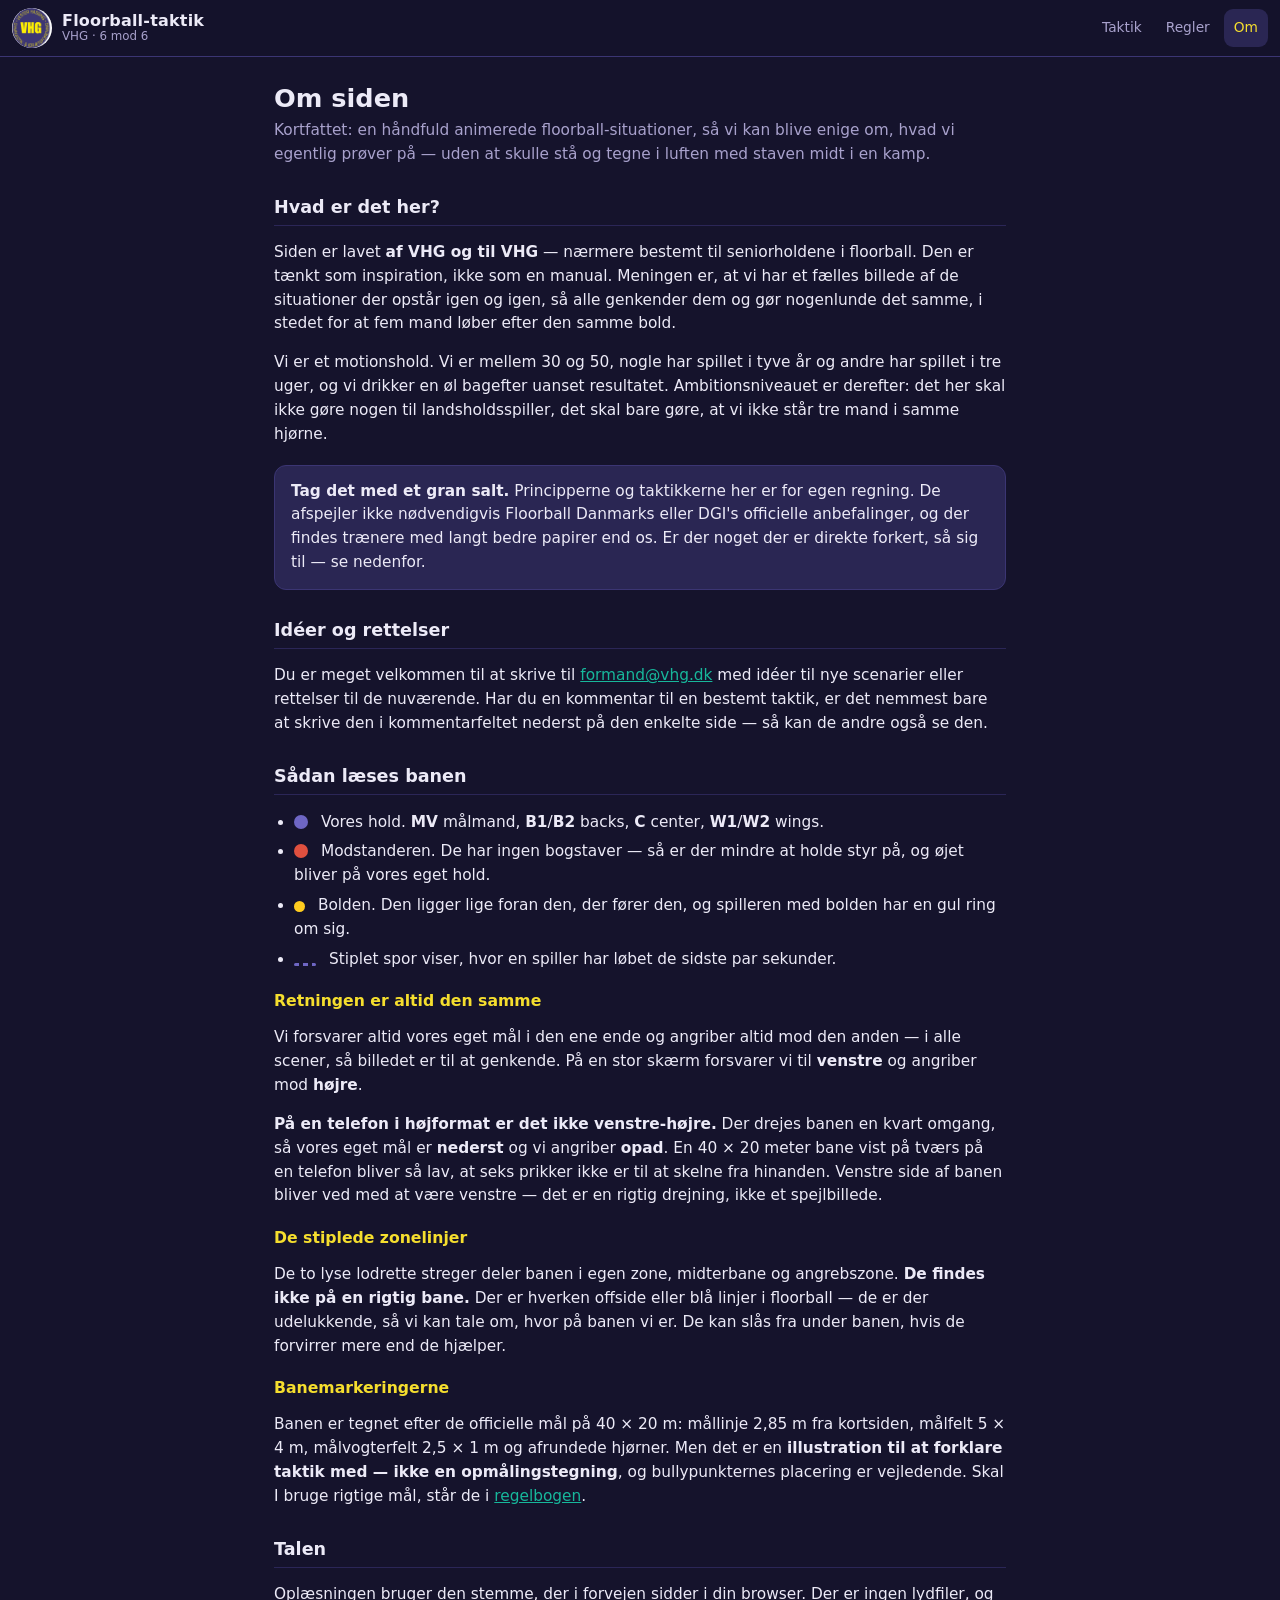
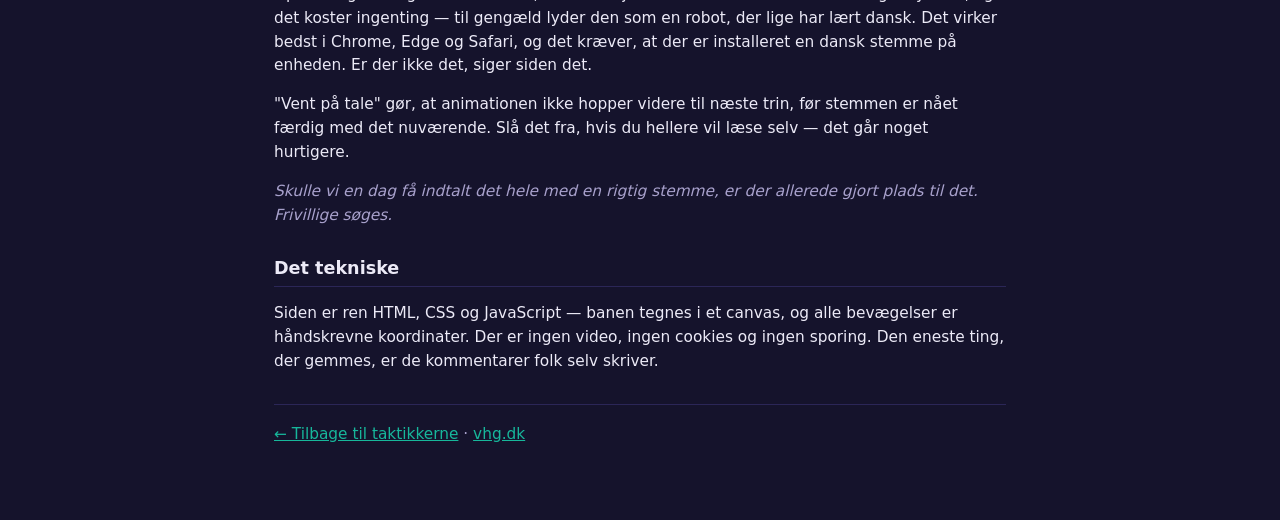
==== site/om.html @ ece107f1 "VHG-branding, undersider, kommentarer og rettet afspilning Afspilning: - "Vent på tale" virkede kun " ====
<!doctype html>
<html lang="da">
<head>
<meta charset="utf-8">
<meta name="viewport" content="width=device-width, initial-scale=1, viewport-fit=cover">
<title>Om siden · Floorball-taktik · VHG</title>
<meta name="description" content="Hvad siden er, hvordan banen læses, og hvem man skriver til med idéer og rettelser.">
<meta name="theme-color" content="#15132c">
<link rel="icon" href="img/vhg-logo.png">
<link rel="stylesheet" href="style.css">
</head>
<body>

<header class="topbar">
  <a class="brand-logo" href="https://www.vhg.dk" title="Til vhg.dk">
    <img src="img/vhg-logo.png" alt="VHG — Vester Hassing Gymnastik &amp; Idrætsforening" width="40" height="40">
  </a>
  <a class="brand-text" href="index.html">
    <strong>Floorball-taktik</strong>
    <small>VHG · 6 mod 6</small>
  </a>
  <nav class="sitenav">
    <a href="index.html">Taktik</a>
    <a href="regler.html">Regler</a>
    <a href="om.html" class="is-here">Om</a>
  </nav>
</header>

<main class="prose">

  <h1>Om siden</h1>
  <p class="lead">Kortfattet: en håndfuld animerede floorball-situationer, så vi kan blive enige om,
  hvad vi egentlig prøver på — uden at skulle stå og tegne i luften med staven midt i en kamp.</p>

  <h2>Hvad er det her?</h2>

  <p>Siden er lavet <strong>af VHG og til VHG</strong> — nærmere bestemt til seniorholdene i
  floorball. Den er tænkt som inspiration, ikke som en manual. Meningen er, at vi har et fælles
  billede af de situationer der opstår igen og igen, så alle genkender dem og gør nogenlunde det
  samme, i stedet for at fem mand løber efter den samme bold.</p>

  <p>Vi er et motionshold. Vi er mellem 30 og 50, nogle har spillet i tyve år og andre har spillet i
  tre uger, og vi drikker en øl bagefter uanset resultatet. Ambitionsniveauet er derefter: det her
  skal ikke gøre nogen til landsholdsspiller, det skal bare gøre, at vi ikke står tre mand i samme
  hjørne.</p>

  <div class="callout">
    <p><strong>Tag det med et gran salt.</strong> Principperne og taktikkerne her er for egen
    regning. De afspejler ikke nødvendigvis Floorball Danmarks eller DGI's officielle anbefalinger,
    og der findes trænere med langt bedre papirer end os. Er der noget der er direkte forkert, så
    sig til — se nedenfor.</p>
  </div>

  <h2>Idéer og rettelser</h2>

  <p>Du er meget velkommen til at skrive til <a href="mailto:formand@vhg.dk">formand@vhg.dk</a> med
  idéer til nye scenarier eller rettelser til de nuværende. Har du en kommentar til en bestemt
  taktik, er det nemmest bare at skrive den i kommentarfeltet nederst på den enkelte side — så kan
  de andre også se den.</p>

  <h2>Sådan læses banen</h2>

  <ul>
    <li><span class="key key-home"></span> Vores hold. <strong>MV</strong> målmand,
      <strong>B1</strong>/<strong>B2</strong> backs, <strong>C</strong> center,
      <strong>W1</strong>/<strong>W2</strong> wings.</li>
    <li><span class="key key-away"></span> Modstanderen. De har ingen bogstaver — så er der mindre
      at holde styr på, og øjet bliver på vores eget hold.</li>
    <li><span class="key key-ball"></span> Bolden. Den ligger lige foran den, der fører den, og
      spilleren med bolden har en gul ring om sig.</li>
    <li><span class="key key-trail"></span> Stiplet spor viser, hvor en spiller har løbet de sidste
      par sekunder.</li>
  </ul>

  <h3>Retningen er altid den samme</h3>

  <p>Vi forsvarer altid vores eget mål i den ene ende og angriber altid mod den anden — i alle
  scener, så billedet er til at genkende. På en stor skærm forsvarer vi til <strong>venstre</strong>
  og angriber mod <strong>højre</strong>.</p>

  <p><strong>På en telefon i højformat er det ikke venstre-højre.</strong> Der drejes banen en
  kvart omgang, så vores eget mål er <strong>nederst</strong> og vi angriber <strong>opad</strong>.
  En 40 × 20 meter bane vist på tværs på en telefon bliver så lav, at seks prikker ikke er til at
  skelne fra hinanden. Venstre side af banen bliver ved med at være venstre — det er en rigtig
  drejning, ikke et spejlbillede.</p>

  <h3>De stiplede zonelinjer</h3>

  <p>De to lyse lodrette streger deler banen i egen zone, midterbane og angrebszone.
  <strong>De findes ikke på en rigtig bane.</strong> Der er hverken offside eller blå linjer i
  floorball — de er der udelukkende, så vi kan tale om, hvor på banen vi er. De kan slås fra under
  banen, hvis de forvirrer mere end de hjælper.</p>

  <h3>Banemarkeringerne</h3>

  <p>Banen er tegnet efter de officielle mål på 40 × 20 m: mållinje 2,85 m fra kortsiden, målfelt
  5 × 4 m, målvogterfelt 2,5 × 1 m og afrundede hjørner. Men det er en <strong>illustration til at
  forklare taktik med — ikke en opmålingstegning</strong>, og bullypunkternes placering er
  vejledende. Skal I bruge rigtige mål, står de i
  <a href="regler.html">regelbogen</a>.</p>

  <h2>Talen</h2>

  <p>Oplæsningen bruger den stemme, der i forvejen sidder i din browser. Der er ingen lydfiler, og
  det koster ingenting — til gengæld lyder den som en robot, der lige har lært dansk. Det virker
  bedst i Chrome, Edge og Safari, og det kræver, at der er installeret en dansk stemme på enheden.
  Er der ikke det, siger siden det.</p>

  <p>"Vent på tale" gør, at animationen ikke hopper videre til næste trin, før stemmen er nået
  færdig med det nuværende. Slå det fra, hvis du hellere vil læse selv — det går noget hurtigere.</p>

  <p class="joke">Skulle vi en dag få indtalt det hele med en rigtig stemme, er der allerede gjort
  plads til det. Frivillige søges.</p>

  <h2>Det tekniske</h2>

  <p>Siden er ren HTML, CSS og JavaScript — banen tegnes i et canvas, og alle bevægelser er
  håndskrevne koordinater. Der er ingen video, ingen cookies og ingen sporing. Den eneste ting, der
  gemmes, er de kommentarer folk selv skriver.</p>

  <footer class="foot">
    <p><a href="index.html">← Tilbage til taktikkerne</a> · <a href="https://www.vhg.dk">vhg.dk</a></p>
  </footer>

</main>
</body>
</html>
---- site/style.css ----
/* style.css — mobil først. Layoutet skifter til to spalter ved 900 px.
 *
 * Farverne er taget direkte fra VHG-logoet: den lilla-blå #3B3573 og den
 * gule #FEEE01. Dertil floorball-afdelingens grønne (#00897B på vhg.dk),
 * lysnet så den kan ses på mørk baggrund.
 */

:root {
  --bg:        #15132c;
  --panel:     #1e1b3f;
  --panel-2:   #2a2653;
  --line:      #3B3573;   /* logoets lilla */
  --line-soft: #2b2657;
  --text:      #ECEAF7;
  --muted:     #A8A1CC;
  --gold:      #F5DE2E;   /* logoets gule, dæmpet en anelse til store flader */
  --gold-dim:  #C9B41C;
  --teal:      #17B79B;   /* floorball-afdelingens farve, lysnet */
  --home:      #6E66C4;
  --away:      #E0503F;
  --ball:      #FFCC1F;
  --radius:    14px;
}

* { box-sizing: border-box; }

html, body {
  margin: 0;
  padding: 0;
  background: var(--bg);
  color: var(--text);
  font: 16px/1.55 ui-sans-serif, system-ui, -apple-system, "Segoe UI", Roboto, sans-serif;
  -webkit-text-size-adjust: 100%;
}

h1, h2, h3 { line-height: 1.25; }
a { color: var(--teal); }

/* ------------------------------------------------------------- topbjælke */

.topbar {
  position: sticky;
  top: 0;
  z-index: 20;
  display: flex;
  align-items: center;
  gap: 10px;
  padding: 8px 12px;
  padding-top: max(8px, env(safe-area-inset-top));
  background: rgba(21, 19, 44, .93);
  backdrop-filter: blur(10px);
  border-bottom: 1px solid var(--line);
}

.brand-logo { display: flex; flex: 0 0 auto; }
.brand-logo img {
  width: 40px;
  height: 40px;
  display: block;
  border-radius: 50%;
  background: #fff;
}
.brand-text {
  display: flex;
  flex-direction: column;
  line-height: 1.15;
  text-decoration: none;
  color: inherit;
  min-width: 0;
}
.brand-text strong { font-size: 1rem; letter-spacing: .2px; }
.brand-text small { font-size: .74rem; color: var(--muted); }

.sitenav { margin-left: auto; display: flex; gap: 4px; }
.sitenav a {
  color: var(--muted);
  text-decoration: none;
  font-size: .86rem;
  padding: 8px 10px;
  border-radius: 9px;
  white-space: nowrap;
}
.sitenav a:hover { background: var(--panel-2); color: var(--text); }
.sitenav a.is-here { color: var(--gold); background: var(--panel-2); }

.icon-btn {
  appearance: none;
  border: 1px solid var(--line);
  background: var(--panel-2);
  color: var(--text);
  border-radius: 10px;
  min-width: 42px;
  height: 42px;
  font-size: 1.02rem;
  cursor: pointer;
  display: inline-flex;
  align-items: center;
  justify-content: center;
  flex: 0 0 auto;
}
.icon-btn:hover { border-color: var(--teal); }
.icon-btn:active { transform: translateY(1px); }
.icon-btn.play {
  background: var(--gold);
  color: #241f10;
  border-color: transparent;
  font-weight: 700;
  min-width: 52px;
}

/* ----------------------------------------------------------------- layout */

.layout { display: block; }

.main {
  max-width: 940px;
  margin: 0 auto;
  padding: 14px 12px 60px;
}

.scene-head h1 { margin: 6px 0 4px; font-size: 1.4rem; }
.scene-head p { margin: 0 0 12px; color: var(--muted); font-size: .95rem; }

/* ------------------------------------------------------------------- menu */

.nav {
  display: none;
  padding: 8px 12px 20px;
  border-bottom: 1px solid var(--line);
  background: #191636;
}
body.nav-open .nav { display: block; }

.nav-group h2 {
  font-size: .72rem;
  text-transform: uppercase;
  letter-spacing: .1em;
  color: var(--muted);
  margin: 16px 0 8px;
}

.nav-item {
  display: block;
  width: 100%;
  text-align: left;
  background: var(--panel);
  border: 1px solid var(--line-soft);
  border-radius: 12px;
  color: var(--text);
  padding: 10px 12px;
  margin-bottom: 8px;
  cursor: pointer;
  font: inherit;
}
.nav-item:hover { border-color: var(--line); background: var(--panel-2); }
.nav-item.is-active { border-color: var(--teal); background: #16323a; }
.nav-title { display: block; font-weight: 650; font-size: .95rem; }
.nav-sub { display: block; color: var(--muted); font-size: .8rem; margin-top: 2px; }

/* ------------------------------------------------------------------ banen */

.stage {
  position: relative;
  display: flex;
  justify-content: center;
  background: var(--panel);
  border: 1px solid var(--line-soft);
  border-radius: var(--radius);
  padding: 8px;
  overflow: hidden;
}

#court { display: block; max-width: 100%; touch-action: manipulation; }
#court.is-horizontal { width: 100%; aspect-ratio: 40 / 20; }
#court.is-vertical { height: min(70vh, 620px); aspect-ratio: 20 / 40; }

/* vises mens afspilningen holder igen og venter på at oplæsningen bliver færdig */
.stage::after {
  content: '🔊 venter på tale';
  position: absolute;
  right: 14px;
  bottom: 12px;
  font-size: .74rem;
  background: rgba(21, 19, 44, .85);
  color: var(--gold);
  border: 1px solid var(--gold-dim);
  border-radius: 999px;
  padding: 3px 10px;
  opacity: 0;
  transition: opacity .2s;
  pointer-events: none;
}
.stage.is-waiting::after { opacity: 1; }

/* --------------------------------------------------------------- tekstboks */

.caption {
  min-height: 4.4em;
  margin: 12px 0;
  padding: 12px 14px;
  background: var(--panel);
  border: 1px solid var(--line-soft);
  border-left: 3px solid var(--gold);
  border-radius: 10px;
  font-size: 1rem;
}

/* -------------------------------------------------------------- kontroller */

.controls {
  display: flex;
  align-items: center;
  gap: 8px;
  flex-wrap: wrap;
  max-width: 100%;
}

/* min-width: 0 er nødvendig — uden den nægter flex-elementerne at krympe
   under deres indhold, og hele siden bliver bredere end en telefonskærm. */
.scrubwrap { position: relative; flex: 1 1 150px; min-width: 0; display: flex; align-items: center; }
.scrub { width: 100%; min-width: 0; accent-color: var(--teal); height: 42px; }

.ticks { position: absolute; left: 9px; right: 9px; bottom: 7px; height: 7px; pointer-events: none; }
.tick {
  position: absolute;
  top: 0;
  width: 2px;
  height: 7px;
  margin-left: -1px;
  background: var(--muted);
  opacity: .65;
  border-radius: 1px;
}

.time {
  font-variant-numeric: tabular-nums;
  color: var(--muted);
  font-size: .82rem;
  min-width: 0;
  white-space: nowrap;
}

.rate, .pill, .btn {
  appearance: none;
  background: var(--panel-2);
  color: var(--text);
  border: 1px solid var(--line);
  border-radius: 10px;
  height: 42px;
  padding: 0 12px;
  font: inherit;
  font-size: .88rem;
  cursor: pointer;
}
.pill.is-on { background: #16323a; border-color: var(--teal); color: #8ff5dc; }
.btn { background: var(--gold); color: #241f10; border-color: transparent; font-weight: 650; }
.btn:disabled { opacity: .55; cursor: default; }

/* På smalle skærme får tidslinjen sin egen række, så knapperne ikke mases,
   og topbjælken slankes så titlen kan stå på én linje. */
@media (max-width: 560px) {
  #restart, #prevStep, #play, #nextStep, .time { order: 1; }
  .scrubwrap { order: 2; flex: 1 1 100%; }
  .rate, .pill { order: 3; }

  .topbar { gap: 8px; }
  .brand-text small { display: none; }
  .brand-text strong { font-size: .92rem; }
  .brand-logo img { width: 34px; height: 34px; }
  .sitenav { gap: 0; }
  .sitenav a { padding: 8px 7px; font-size: .82rem; }
}

.note { color: var(--gold); font-size: .82rem; margin: 8px 2px 0; }
.note.is-error { color: #ff9a8c; }
.note.is-ok { color: #7fe3c8; }

.options {
  display: flex;
  gap: 16px;
  flex-wrap: wrap;
  margin: 12px 2px 0;
  color: var(--muted);
  font-size: .86rem;
}
.options label { display: inline-flex; align-items: center; gap: 6px; cursor: pointer; }
.options input { accent-color: var(--teal); width: 17px; height: 17px; }

/* ------------------------------------------------------------------ paneler */

.panel {
  margin-top: 20px;
  background: var(--panel);
  border: 1px solid var(--line-soft);
  border-radius: var(--radius);
  padding: 14px 16px;
}
.panel h2 {
  margin: 0 0 10px;
  font-size: .74rem;
  text-transform: uppercase;
  letter-spacing: .1em;
  color: var(--muted);
}

.points { margin: 0; padding-left: 20px; }
.points li { margin-bottom: 6px; }

.steps { margin: 0; padding: 0; list-style: none; }
.step {
  display: flex;
  gap: 10px;
  padding: 9px 10px;
  border-radius: 10px;
  cursor: pointer;
  border: 1px solid transparent;
  font-size: .93rem;
}
.step:hover { background: var(--panel-2); }
.step.is-active { background: #16323a; border-color: var(--teal); }
.step-time {
  font-variant-numeric: tabular-nums;
  color: var(--muted);
  font-size: .8rem;
  padding-top: 2px;
  min-width: 34px;
}

/* --------------------------------------------------------------- kommentarer */

.comment-list { list-style: none; margin: 0 0 14px; padding: 0; }
.comment-list:empty { display: none; }
.comment {
  border-left: 2px solid var(--line);
  padding: 2px 0 2px 12px;
  margin-bottom: 12px;
}
.comment-head { font-size: .8rem; color: var(--muted); margin-bottom: 2px; }
.comment-head b { color: var(--teal); font-weight: 650; }
.comment-body { white-space: pre-wrap; font-size: .94rem; }

.comment-form { display: grid; gap: 8px; }
.comment-form input[type=text]:not(.honeypot),
.comment-form textarea {
  width: 100%;
  background: var(--bg);
  border: 1px solid var(--line);
  border-radius: 10px;
  color: var(--text);
  font: inherit;
  font-size: .93rem;
  padding: 10px 12px;
  resize: vertical;
}
.comment-form input:focus, .comment-form textarea:focus {
  outline: 2px solid var(--teal);
  outline-offset: -1px;
}
.honeypot { position: absolute; left: -9999px; width: 1px; height: 1px; opacity: 0; }
.comment-actions { display: flex; align-items: center; gap: 12px; flex-wrap: wrap; }
.comment-actions .note { margin: 0; }
.empty-note { color: var(--muted); font-size: .88rem; margin: 0 0 12px; }

/* ------------------------------------------------------------ scene-skift */

.scene-jump {
  display: flex;
  gap: 10px;
  justify-content: space-between;
  margin-top: 24px;
}
.scene-jump button {
  flex: 1 1 0;
  background: var(--panel);
  border: 1px solid var(--line-soft);
  color: var(--text);
  border-radius: 12px;
  padding: 12px;
  font: inherit;
  font-size: .9rem;
  cursor: pointer;
  text-align: left;
}
.scene-jump button:hover { border-color: var(--teal); }
.scene-jump button:last-child { text-align: right; }
.scene-jump small { display: block; color: var(--muted); font-size: .74rem; }

/* --------------------------------------------------------------- artikler */

.prose { max-width: 760px; margin: 0 auto; padding: 18px 14px 70px; }
.prose h1 { font-size: 1.6rem; margin: 8px 0 4px; }
.prose .lead { color: var(--muted); margin: 0 0 22px; }
.prose h2 {
  font-size: 1.1rem;
  margin: 30px 0 8px;
  padding-bottom: 6px;
  border-bottom: 1px solid var(--line-soft);
}
.prose h3 { font-size: .98rem; margin: 20px 0 4px; color: var(--gold); }
.prose p, .prose li { font-size: .96rem; }
.prose ul { padding-left: 20px; }
.prose li { margin-bottom: 6px; }
.prose .rule {
  background: var(--panel);
  border: 1px solid var(--line-soft);
  border-left: 3px solid var(--teal);
  border-radius: 10px;
  padding: 12px 14px;
  margin: 12px 0;
}
.prose .rule p { margin: 0 0 6px; }
.prose .rule p:last-child { margin-bottom: 0; }
.prose .src { font-size: .8rem; color: var(--muted); }
.prose blockquote {
  margin: 8px 0;
  padding: 8px 0 8px 12px;
  border-left: 2px solid var(--line);
  color: #cfc9ea;
  font-size: .92rem;
}
.prose .joke { color: var(--muted); font-style: italic; }
.callout {
  background: #2a2653;
  border: 1px solid var(--line);
  border-radius: 12px;
  padding: 14px 16px;
  margin: 18px 0;
}
.callout p:first-child { margin-top: 0; }
.callout p:last-child { margin-bottom: 0; }

.key {
  display: inline-block;
  width: 14px;
  height: 14px;
  border-radius: 50%;
  margin-right: 8px;
  vertical-align: -2px;
}
.key-home { background: var(--home); }
.key-away { background: var(--away); }
.key-ball { background: var(--ball); width: 11px; height: 11px; }
.key-trail {
  border-radius: 2px; height: 3px; width: 22px;
  background: repeating-linear-gradient(90deg, var(--home) 0 5px, transparent 5px 9px);
}

.foot {
  margin-top: 30px;
  padding-top: 14px;
  border-top: 1px solid var(--line-soft);
  color: var(--muted);
  font-size: .8rem;
}
.foot p { margin: 4px 0; }

/* --------------------------------------------------------------- to spalter */

@media (min-width: 900px) {
  .layout {
    display: grid;
    grid-template-columns: 300px minmax(0, 1fr);
    align-items: start;
  }
  .nav {
    display: block !important;
    position: sticky;
    top: 59px;
    max-height: calc(100vh - 59px);
    overflow-y: auto;
    border-bottom: none;
    border-right: 1px solid var(--line-soft);
  }
  #navToggle { display: none; }
  .main { padding: 18px 24px 70px; }
  .scene-head h1 { font-size: 1.65rem; }
}

@media (prefers-reduced-motion: reduce) {
  .icon-btn:active { transform: none; }
}
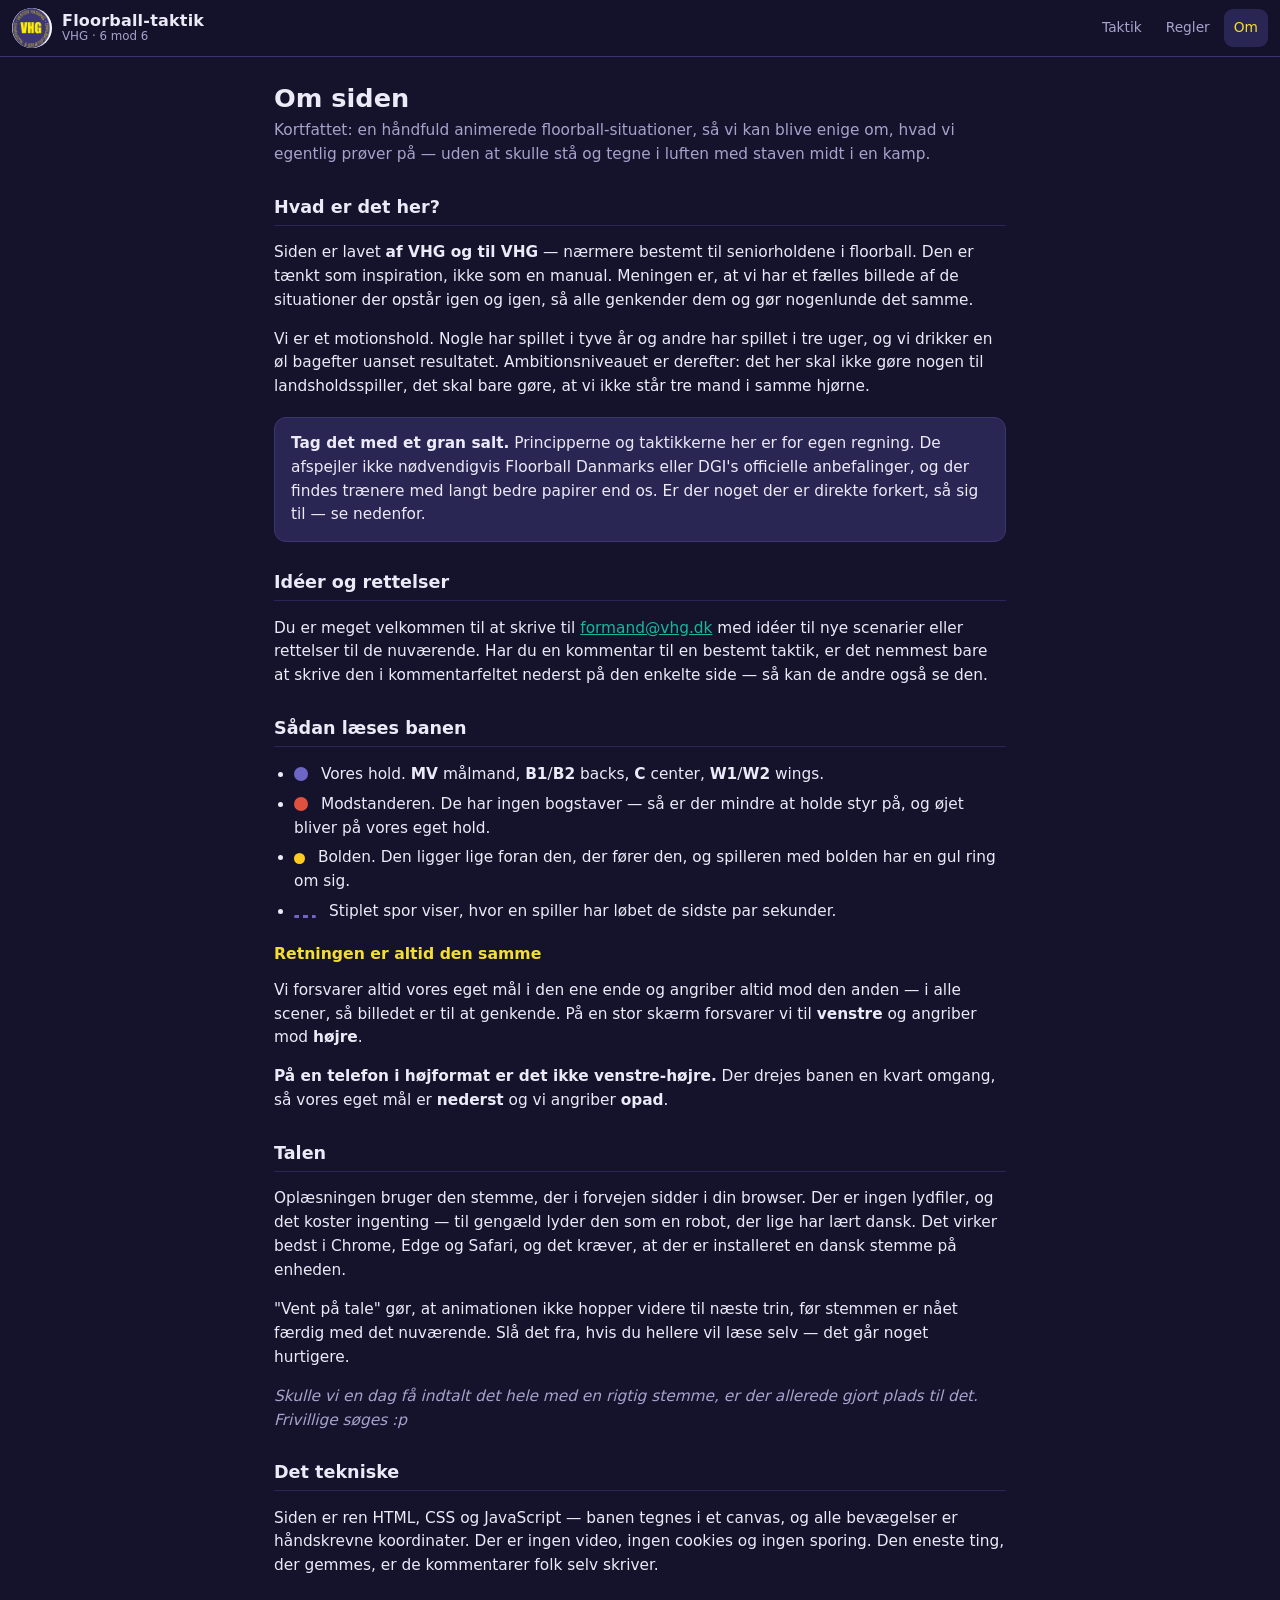
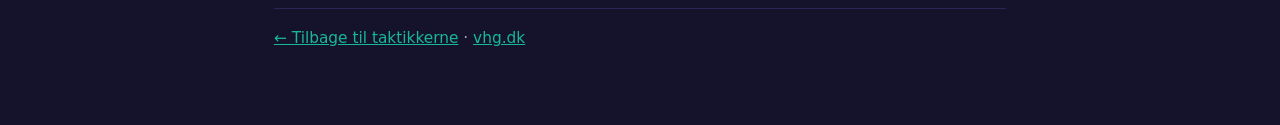
==== commit 9a70059a: "Deploy via GitHub Actions, ligesom vhg-repoet Et push til main lægger nu site/ op i /public_html/flo" ====
--- a/site/om.html
+++ b/site/om.html
@@ -37,9 +37,9 @@
   <p>Siden er lavet <strong>af VHG og til VHG</strong> — nærmere bestemt til seniorholdene i
   floorball. Den er tænkt som inspiration, ikke som en manual. Meningen er, at vi har et fælles
   billede af de situationer der opstår igen og igen, så alle genkender dem og gør nogenlunde det
-  samme, i stedet for at fem mand løber efter den samme bold.</p>
+  samme.</p>
 
-  <p>Vi er et motionshold. Vi er mellem 30 og 50, nogle har spillet i tyve år og andre har spillet i
+  <p>Vi er et motionshold. Nogle har spillet i tyve år og andre har spillet i
   tre uger, og vi drikker en øl bagefter uanset resultatet. Ambitionsniveauet er derefter: det her
   skal ikke gøre nogen til landsholdsspiller, det skal bare gøre, at vi ikke står tre mand i samme
   hjørne.</p>
@@ -80,37 +80,19 @@
 
   <p><strong>På en telefon i højformat er det ikke venstre-højre.</strong> Der drejes banen en
   kvart omgang, så vores eget mål er <strong>nederst</strong> og vi angriber <strong>opad</strong>.
-  En 40 × 20 meter bane vist på tværs på en telefon bliver så lav, at seks prikker ikke er til at
-  skelne fra hinanden. Venstre side af banen bliver ved med at være venstre — det er en rigtig
-  drejning, ikke et spejlbillede.</p>
-
-  <h3>De stiplede zonelinjer</h3>
-
-  <p>De to lyse lodrette streger deler banen i egen zone, midterbane og angrebszone.
-  <strong>De findes ikke på en rigtig bane.</strong> Der er hverken offside eller blå linjer i
-  floorball — de er der udelukkende, så vi kan tale om, hvor på banen vi er. De kan slås fra under
-  banen, hvis de forvirrer mere end de hjælper.</p>
-
-  <h3>Banemarkeringerne</h3>
-
-  <p>Banen er tegnet efter de officielle mål på 40 × 20 m: mållinje 2,85 m fra kortsiden, målfelt
-  5 × 4 m, målvogterfelt 2,5 × 1 m og afrundede hjørner. Men det er en <strong>illustration til at
-  forklare taktik med — ikke en opmålingstegning</strong>, og bullypunkternes placering er
-  vejledende. Skal I bruge rigtige mål, står de i
-  <a href="regler.html">regelbogen</a>.</p>
+  </p>
 
   <h2>Talen</h2>
 
   <p>Oplæsningen bruger den stemme, der i forvejen sidder i din browser. Der er ingen lydfiler, og
   det koster ingenting — til gengæld lyder den som en robot, der lige har lært dansk. Det virker
-  bedst i Chrome, Edge og Safari, og det kræver, at der er installeret en dansk stemme på enheden.
-  Er der ikke det, siger siden det.</p>
+  bedst i Chrome, Edge og Safari, og det kræver, at der er installeret en dansk stemme på enheden.</p>
 
   <p>"Vent på tale" gør, at animationen ikke hopper videre til næste trin, før stemmen er nået
   færdig med det nuværende. Slå det fra, hvis du hellere vil læse selv — det går noget hurtigere.</p>
 
   <p class="joke">Skulle vi en dag få indtalt det hele med en rigtig stemme, er der allerede gjort
-  plads til det. Frivillige søges.</p>
+  plads til det. Frivillige søges :p</p>
 
   <h2>Det tekniske</h2>
 
